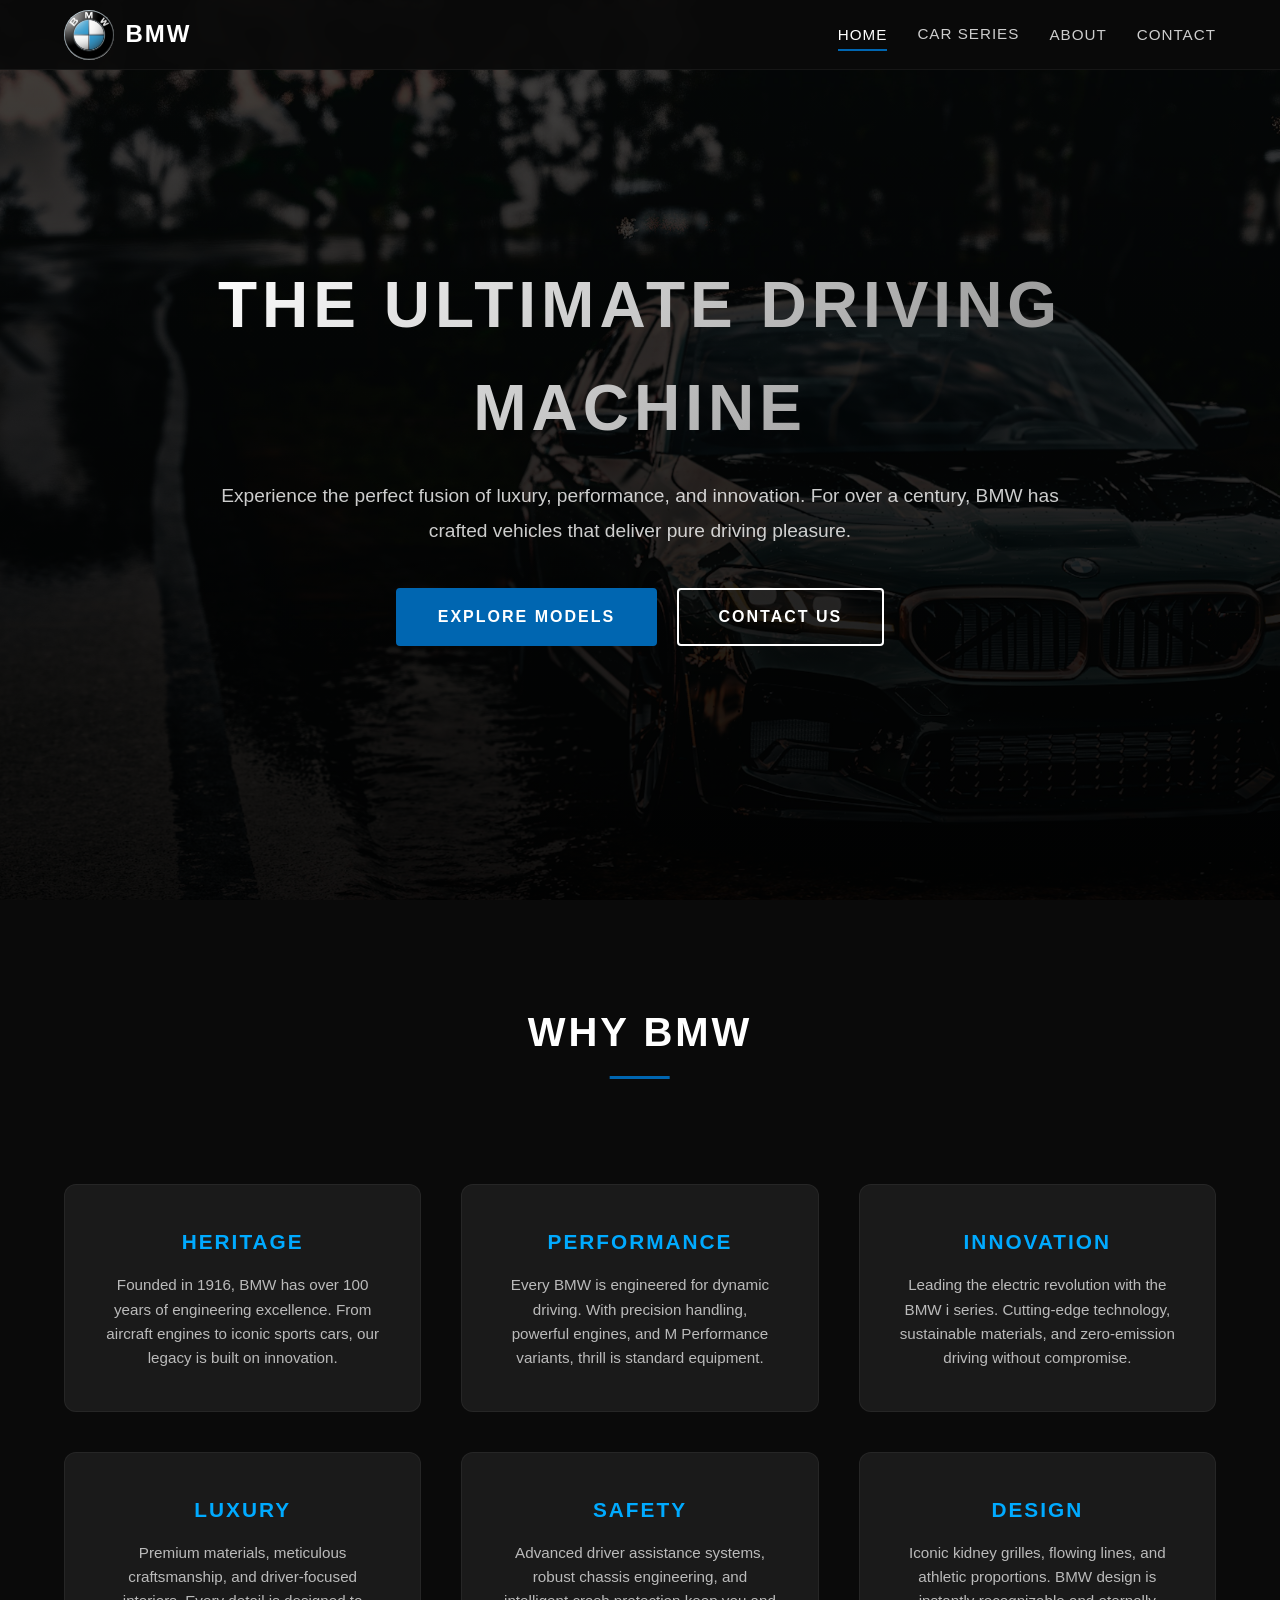
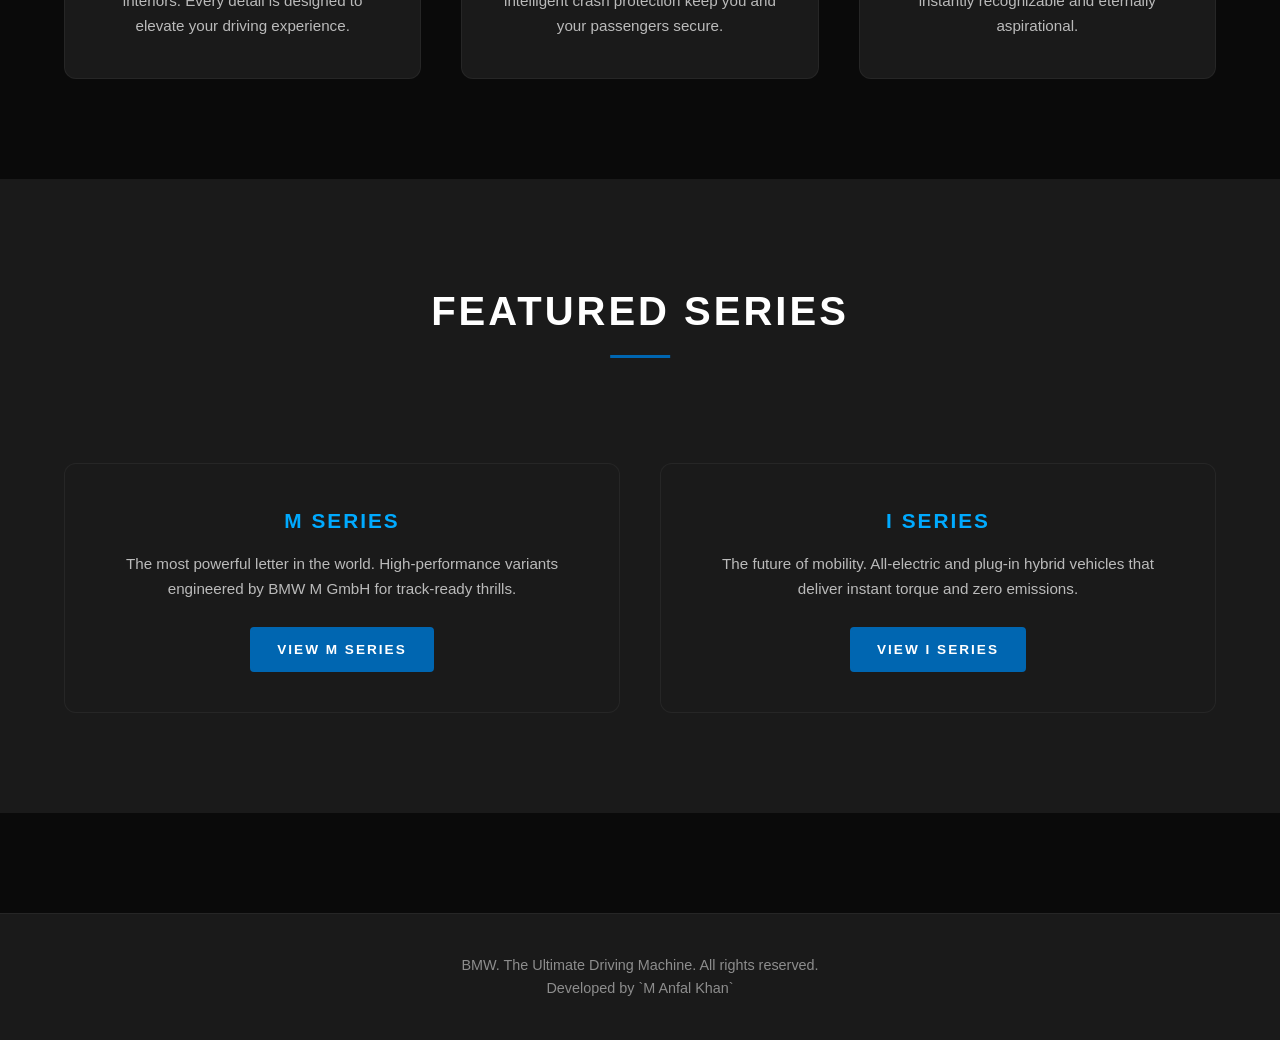
==== index.html @ 84e1e4bb "BMW" ====
<!DOCTYPE html>
<html lang="en">
<head>
    <meta charset="UTF-8">
    <meta name="viewport" content="width=device-width, initial-scale=1.0">
    <title>BMW - The Ultimate Driving Machine</title>
    <link rel="stylesheet" href="css/style.css">
    <link rel="shortcut icon" href="./images/fav-bmw.png" type="image/x-icon">
</head>
<body>

    <!-- Navigation -->
    <nav class="navbar">
        <a href="index.html" class="logo">
            <img src="./images/bmw-logo.png" class="img01" alt="BMW Logo">
            <span>BMW</span>
        </a>
        
        <ul class="nav-links">
            <li><a href="index.html" class="active">Home</a></li>
            <li class="dropdown">
                <a href="#" class="dropdown-toggle">Car Series</a>
                <ul class="dropdown-menu">
                    <li><a href="m2.html">BMW M2</a></li>
                    <li><a href="m3.html">BMW M3</a></li>
                    <li><a href="m4.html">BMW M4</a></li>
                    <li><a href="m5.html">BMW M5</a></li>
                    <li><a href="m8.html">BMW M8</a></li>
                    <li><a href="i5.html">BMW i5</a></li>
                    <li><a href="i7.html">BMW i7</a></li>
                    <li><a href="i8.html">BMW i8</a></li>
                </ul>
            </li>
            <li><a href="about.html">About</a></li>
            <li><a href="contact.html">Contact</a></li>
        </ul>

        <div class="hamburger">
            <span></span>
            <span></span>
            <span></span>
        </div>
    </nav>

    <!-- Hero Section -->
    <section class="hero">
        <div class="hero-bg"  style="background-image: url('./images/m53.jpg');">
        
    </div>
        <div class="hero-overlay"></div>
        <div class="hero-content">
            <h1>The Ultimate Driving Machine</h1>
            <p>Experience the perfect fusion of luxury, performance, and innovation. For over a century, BMW has crafted vehicles that deliver pure driving pleasure.</p>
            <div>
                <a href="#explore" class="btn">Explore Models</a>
                <a href="contact.html" class="btn btn-outline">Contact Us</a>
            </div>
        </div>
    </section>

    <!-- Company Info Section -->
    <section class="section" id="explore">
        <h2 class="section-title">Why BMW</h2>
        
        <div class="info-grid">
            <div class="info-card">
                <h3>Heritage</h3>
                <p>Founded in 1916, BMW has over 100 years of engineering excellence. From aircraft engines to iconic sports cars, our legacy is built on innovation.</p>
            </div>
            <div class="info-card">
                <h3>Performance</h3>
                <p>Every BMW is engineered for dynamic driving. With precision handling, powerful engines, and M Performance variants, thrill is standard equipment.</p>
            </div>
            <div class="info-card">
                <h3>Innovation</h3>
                <p>Leading the electric revolution with the BMW i series. Cutting-edge technology, sustainable materials, and zero-emission driving without compromise.</p>
            </div>
            <div class="info-card">
                <h3>Luxury</h3>
                <p>Premium materials, meticulous craftsmanship, and driver-focused interiors. Every detail is designed to elevate your driving experience.</p>
            </div>
            <div class="info-card">
                <h3>Safety</h3>
                <p>Advanced driver assistance systems, robust chassis engineering, and intelligent crash protection keep you and your passengers secure.</p>
            </div>
            <div class="info-card">
                <h3>Design</h3>
                <p>Iconic kidney grilles, flowing lines, and athletic proportions. BMW design is instantly recognizable and eternally aspirational.</p>
            </div>
        </div>
    </section>

    <!-- Featured Series -->
    <section class="section" style="background: var(--bmw-gray);">
        <h2 class="section-title">Featured Series</h2>
        <div class="info-grid">
            <div class="info-card">
                <h3>M Series</h3>
                <p>The most powerful letter in the world. High-performance variants engineered by BMW M GmbH for track-ready thrills.</p>
                <br>
                <a href="m2.html" class="btn" style="padding: 10px 25px; font-size: 0.85rem;">View M Series</a>
            </div>
            <div class="info-card">
                <h3>i Series</h3>
                <p>The future of mobility. All-electric and plug-in hybrid vehicles that deliver instant torque and zero emissions.</p>
                <br>
                <a href="i5.html" class="btn" style="padding: 10px 25px; font-size: 0.85rem;">View i Series</a>
            </div>
        </div>
    </section>

    <!-- Footer -->
    <footer class="footer">
        <p> BMW. The Ultimate Driving Machine. All rights reserved.</p>
        <p> Developed by `M Anfal Khan`  </p>

    </footer>

    <!-- Lightbox -->
    <div class="lightbox">
        <button class="lightbox-close">&times;</button>
        <img class="lightbox-img" src="" alt="Full screen">
    </div>

    <script src="js/main.js"></script>
</body>
</html>
---- css/style.css ----
/* ==================== RESET & VARIABLES ==================== */
:root {
    --bmw-blue: #0066B1;
    --bmw-dark: #0a0a0a;
    --bmw-gray: #1a1a1a;
    --bmw-light: #f5f5f5;
    --bmw-white: #ffffff;
    --accent: #00aaff;
    --transition: all 0.3s ease;
}

* {
    margin: 0;
    padding: 0;
    box-sizing: border-box;
}

html {
    scroll-behavior: smooth;
}

body {
    font-family: 'Segoe UI', Tahoma, Geneva, Verdana, sans-serif;
    background-color: var(--bmw-dark);
    color: var(--bmw-white);
    line-height: 1.6;
    overflow-x: hidden;
}

a {
    text-decoration: none;
    color: inherit;
}

ul {
    list-style: none;
}

img {
    max-width: 100%;
    display: block;
}

/* ==================== NAVIGATION ==================== */
.navbar {
    position: fixed;
    top: 0;
    left: 0;
    width: 100%;
    background: rgba(10, 10, 10, 0.95);
    backdrop-filter: blur(10px);
    z-index: 1000;
    padding: 0 5%;
    height: 70px;
    display: flex;
    align-items: center;
    justify-content: space-between;
    border-bottom: 1px solid rgba(255,255,255,0.05);
}

.logo {
    display: flex;
    align-items: center;
    gap: 12px;
    font-size: 1.5rem;
    font-weight: 700;
    letter-spacing: 2px;
    color: var(--bmw-white);
}

.logo img {
    height: 50px;
    width: auto;
    border-radius: 50%;

    /* filter: brightness(0) invert(1); */
}

.nav-links {
    display: flex;
    align-items: center;
    gap: 30px;
}

.nav-links > li {
    position: relative;
}

.nav-links a {
    font-size: 0.95rem;
    font-weight: 500;
    text-transform: uppercase;
    letter-spacing: 1px;
    padding: 8px 0;
    position: relative;
    transition: var(--transition);
    color: rgba(255,255,255,0.8);
}

.nav-links a:hover,
.nav-links a.active {
    color: var(--bmw-white);
}

.nav-links a::after {
    content: '';
    position: absolute;
    bottom: 0;
    left: 0;
    width: 0;
    height: 2px;
    background: var(--bmw-blue);
    transition: var(--transition);
}

.nav-links a:hover::after,
.nav-links a.active::after {
    width: 100%;
}

/* Dropdown */
.dropdown {
    position: relative;
}

.dropdown-toggle {
    cursor: pointer;
    display: flex;
    align-items: center;
    gap: 5px;
}

.dropdown-toggle::after {
    content: '▼';
    font-size: 0.6rem;
    transition: var(--transition);
}

.dropdown:hover .dropdown-toggle::after {
    transform: rotate(180deg);
}

.dropdown-menu {
    position: absolute;
    top: 100%;
    left: 50%;
    transform: translateX(-50%) translateY(10px);
    background: rgba(20, 20, 20, 0.98);
    border: 1px solid rgba(255,255,255,0.1);
    border-radius: 8px;
    padding: 10px 0;
    min-width: 180px;
    opacity: 0;
    visibility: hidden;
    transition: var(--transition);
    box-shadow: 0 10px 30px rgba(0,0,0,0.5);
}

.dropdown:hover .dropdown-menu {
    opacity: 1;
    visibility: visible;
    transform: translateX(-50%) translateY(0);
}

.dropdown-menu li a {
    display: block;
    padding: 10px 25px;
    font-size: 0.85rem;
    text-transform: uppercase;
    letter-spacing: 1px;
    border-bottom: 1px solid rgba(255,255,255,0.03);
    transition: var(--transition);
}

.dropdown-menu li a:hover {
    background: rgba(0, 102, 177, 0.2);
    color: var(--accent);
    padding-left: 30px;
}

.dropdown-menu li:last-child a {
    border-bottom: none;
}

/* Mobile Menu */
.hamburger {
    display: none;
    flex-direction: column;
    gap: 5px;
    cursor: pointer;
    z-index: 1001;
}

.hamburger span {
    width: 28px;
    height: 2px;
    background: var(--bmw-white);
    transition: var(--transition);
}

/* ==================== HERO SECTION ==================== */
.hero {
    height: 100vh;
    position: relative;
    display: flex;
    align-items: center;
    justify-content: center;
    text-align: center;
    overflow: hidden;
}

.hero-bg {
    position: absolute;
    top: 0;
    left: 0;
    width: 100%;
    height: 100%;
    background-size: cover;
    background-position: center;
    filter: brightness(0.4);
    z-index: -2;
}

.hero-overlay {
    position: absolute;
    top: 0;
    left: 0;
    width: 100%;
    height: 100%;
    background: linear-gradient(to bottom, rgba(0,0,0,0.3) 0%, rgba(0,0,0,0.8) 100%);
    z-index: -1;
}

.hero-content {
    z-index: 1;
    max-width: 900px;
    padding: 0 20px;
    animation: fadeInUp 1s ease;
}

.hero-content h1 {
    font-size: 4rem;
    font-weight: 800;
    letter-spacing: 5px;
    margin-bottom: 20px;
    text-transform: uppercase;
    background: linear-gradient(135deg, #fff 0%, #888 100%);
    -webkit-background-clip: text;
    -webkit-text-fill-color: transparent;
}

.hero-content p {
    font-size: 1.2rem;
    color: rgba(255,255,255,0.8);
    margin-bottom: 40px;
    line-height: 1.8;
}

.btn {
    display: inline-block;
    padding: 14px 40px;
    background: var(--bmw-blue);
    color: var(--bmw-white);
    font-weight: 600;
    text-transform: uppercase;
    letter-spacing: 2px;
    border-radius: 4px;
    transition: var(--transition);
    border: 2px solid var(--bmw-blue);
}

.btn:hover {
    background: transparent;
    color: var(--bmw-white);
    transform: translateY(-2px);
    box-shadow: 0 10px 30px rgba(0, 102, 177, 0.3);
}

.btn-outline {
    background: transparent;
    border: 2px solid var(--bmw-white);
    margin-left: 15px;
}

.btn-outline:hover {
    background: var(--bmw-white);
    color: var(--bmw-dark);
}

/* ==================== SECTIONS ==================== */
.section {
    padding: 100px 5%;
    max-width: 1400px;
    margin: 0 auto;
}

.section-title {
    font-size: 2.5rem;
    text-align: center;
    margin-bottom: 60px;
    text-transform: uppercase;
    letter-spacing: 3px;
    position: relative;
    display: inline-block;
    left: 50%;
    transform: translateX(-50%);
}

.section-title::after {
    content: '';
    position: absolute;
    bottom: -15px;
    left: 50%;
    transform: translateX(-50%);
    width: 60px;
    height: 3px;
    background: var(--bmw-blue);
}

/* Info Cards */
.info-grid {
    display: grid;
    grid-template-columns: repeat(auto-fit, minmax(300px, 1fr));
    gap: 40px;
    margin-top: 60px;
}

.info-card {
    background: var(--bmw-gray);
    padding: 40px;
    border-radius: 12px;
    border: 1px solid rgba(255,255,255,0.05);
    transition: var(--transition);
    text-align: center;
}

.info-card:hover {
    transform: translateY(-10px);
    border-color: var(--bmw-blue);
    box-shadow: 0 20px 40px rgba(0,0,0,0.3);
}

.info-card h3 {
    font-size: 1.3rem;
    margin-bottom: 15px;
    color: var(--accent);
    text-transform: uppercase;
    letter-spacing: 2px;
}

.info-card p {
    color: rgba(255,255,255,0.7);
    font-size: 0.95rem;
}

/* ==================== CAR PAGES ==================== */
.car-hero {
    height: 70vh;
    position: relative;
    display: flex;
    align-items: flex-end;
    padding: 0 5% 80px;
    margin-top: 70px;
}

.car-hero-bg {
    position: absolute;
    top: 0;
    left: 0;
    width: 100%;
    height: 100%;
    background-size: cover;
    background-position: center;
    filter: brightness(0.5);
    z-index: -1;
}

.car-hero h1 {
    font-size: 3.5rem;
    text-transform: uppercase;
    letter-spacing: 5px;
    z-index: 1;
    text-shadow: 0 4px 20px rgba(0,0,0,0.5);
}

/* Specs */
.specs-section {
    background: var(--bmw-gray);
    padding: 80px 5%;
}

.specs-grid {
    display: grid;
    grid-template-columns: repeat(auto-fit, minmax(200px, 1fr));
    gap: 30px;
    max-width: 1200px;
    margin: 0 auto;
}

.spec-card {
    background: var(--bmw-dark);
    padding: 30px;
    border-radius: 10px;
    text-align: center;
    border: 1px solid rgba(255,255,255,0.05);
    transition: var(--transition);
}

.spec-card:hover {
    border-color: var(--bmw-blue);
    transform: scale(1.05);
}

.spec-value {
    font-size: 2.2rem;
    font-weight: 800;
    color: var(--accent);
    margin-bottom: 8px;
}

.spec-label {
    font-size: 0.85rem;
    text-transform: uppercase;
    letter-spacing: 2px;
    color: rgba(255,255,255,0.6);
}

.car-description {
    max-width: 900px;
    margin: 60px auto;
    padding: 0 5%;
    font-size: 1.1rem;
    color: rgba(255,255,255,0.8);
    line-height: 1.8;
    text-align: center;
}

/* ==================== GALLERY ==================== */
.gallery-section {
    padding: 80px 5%;
    max-width: 1400px;
    margin: 0 auto;
}

.gallery-grid {
    display: grid;
    grid-template-columns: repeat(3, 1fr);
    gap: 20px;
}

.gallery-item {
    position: relative;
    overflow: hidden;
    border-radius: 10px;
    cursor: pointer;
    aspect-ratio: 16/10;
    background: var(--bmw-gray);
}

.gallery-item img {
    width: 100%;
    height: 100%;
    object-fit: cover;
    transition: var(--transition);
}

.gallery-item:hover img {
    transform: scale(1.1);
}

.gallery-item::after {
    content: '🔍';
    position: absolute;
    top: 50%;
    left: 50%;
    transform: translate(-50%, -50%) scale(0);
    font-size: 2rem;
    opacity: 0;
    transition: var(--transition);
}

.gallery-item:hover::after {
    transform: translate(-50%, -50%) scale(1);
    opacity: 1;
}

/* ==================== LIGHTBOX ==================== */
.lightbox {
    position: fixed;
    top: 0;
    left: 0;
    width: 100%;
    height: 100%;
    background: rgba(0, 0, 0, 0.95);
    z-index: 2000;
    display: flex;
    align-items: center;
    justify-content: center;
    opacity: 0;
    visibility: hidden;
    transition: var(--transition);
}

.lightbox.active {
    opacity: 1;
    visibility: visible;
}

.lightbox-img {
    max-width: 90%;
    max-height: 85vh;
    object-fit: contain;
    border-radius: 8px;
    transform: scale(0.9);
    transition: var(--transition);
}

.lightbox.active .lightbox-img {
    transform: scale(1);
}

.lightbox-close {
    position: absolute;
    top: 30px;
    right: 40px;
    font-size: 3rem;
    color: var(--bmw-white);
    cursor: pointer;
    background: none;
    border: none;
    width: 50px;
    height: 50px;
    display: flex;
    align-items: center;
    justify-content: center;
    border-radius: 50%;
    transition: var(--transition);
    z-index: 2001;
}

.lightbox-close:hover {
    background: rgba(255,255,255,0.1);
    transform: rotate(90deg);
}

/* ==================== ABOUT PAGE ==================== */
.about-hero {
    height: 50vh;
    display: flex;
    align-items: center;
    justify-content: center;
    text-align: center;
    margin-top: 70px;
    background: linear-gradient(135deg, var(--bmw-dark) 0%, var(--bmw-gray) 100%);
}

.about-content {
    max-width: 1000px;
    margin: 80px auto;
    padding: 0 5%;
    font-size: 1.1rem;
    color: rgba(255,255,255,0.85);
    line-height: 1.9;
}

.about-content p {
    margin-bottom: 25px;
}

.timeline {
    margin: 60px 0;
    padding-left: 30px;
    border-left: 3px solid var(--bmw-blue);
}

.timeline-item {
    margin-bottom: 40px;
    position: relative;
}

.timeline-item::before {
    content: '';
    position: absolute;
    left: -38px;
    top: 5px;
    width: 12px;
    height: 12px;
    background: var(--bmw-blue);
    border-radius: 50%;
    border: 3px solid var(--bmw-dark);
}

.timeline-year {
    font-size: 1.3rem;
    font-weight: 700;
    color: var(--accent);
    margin-bottom: 8px;
}

/* ==================== CONTACT PAGE ==================== */
.contact-hero {
    height: 40vh;
    display: flex;
    align-items: center;
    justify-content: center;
    margin-top: 70px;
    background: linear-gradient(135deg, var(--bmw-gray) 0%, var(--bmw-dark) 100%);
}

.contact-container {
    display: grid;
    grid-template-columns: 1fr 1fr;
    gap: 60px;
    max-width: 1200px;
    margin: 80px auto;
    padding: 0 5%;
}

.contact-form {
    background: var(--bmw-gray);
    padding: 50px;
    border-radius: 12px;
    border: 1px solid rgba(255,255,255,0.05);
}

.form-group {
    margin-bottom: 25px;
}

.form-group label {
    display: block;
    margin-bottom: 8px;
    font-size: 0.9rem;
    text-transform: uppercase;
    letter-spacing: 1px;
    color: rgba(255,255,255,0.7);
}

.form-group input,
.form-group textarea {
    width: 100%;
    padding: 14px;
    background: var(--bmw-dark);
    border: 1px solid rgba(255,255,255,0.1);
    border-radius: 6px;
    color: var(--bmw-white);
    font-size: 1rem;
    transition: var(--transition);
}

.form-group input:focus,
.form-group textarea:focus {
    outline: none;
    border-color: var(--bmw-blue);
}

.form-group textarea {
    min-height: 150px;
    resize: vertical;
}

.contact-info h3 {
    font-size: 1.5rem;
    margin-bottom: 30px;
    text-transform: uppercase;
    letter-spacing: 2px;
}

.contact-info p {
    margin-bottom: 20px;
    color: rgba(255,255,255,0.8);
    display: flex;
    align-items: center;
    gap: 15px;
}

.contact-info .icon {
    width: 40px;
    height: 40px;
    background: var(--bmw-blue);
    border-radius: 50%;
    display: flex;
    align-items: center;
    justify-content: center;
    font-size: 1.2rem;
}

/* ==================== FOOTER ==================== */
.footer {
    background: var(--bmw-gray);
    padding: 40px 5%;
    text-align: center;
    border-top: 1px solid rgba(255,255,255,0.05);
    margin-top: 100px;
}

.footer p {
    color: rgba(255,255,255,0.5);
    font-size: 0.9rem;
}

/* ==================== ANIMATIONS ==================== */
@keyframes fadeInUp {
    from {
        opacity: 0;
        transform: translateY(30px);
    }
    to {
        opacity: 1;
        transform: translateY(0);
    }
}

/* ==================== RESPONSIVE ==================== */
@media (max-width: 768px) {
    .hamburger {
        display: flex;
    }

    .nav-links {
        position: fixed;
        top: 70px;
        left: 0;
        width: 100%;
        height: calc(100vh - 70px);
        background: rgba(10, 10, 10, 0.98);
        flex-direction: column;
        align-items: center;
        justify-content: flex-start;
        padding-top: 50px;
        gap: 25px;
        transform: translateX(100%);
        transition: var(--transition);
    }

    .nav-links.active {
        transform: translateX(0);
    }

    .dropdown-menu {
        position: static;
        transform: none;
        opacity: 1;
        visibility: visible;
        display: none;
        background: transparent;
        border: none;
        box-shadow: none;
        text-align: center;
    }

    .dropdown.active .dropdown-menu {
        display: block;
    }

    .hero-content h1 {
        font-size: 2.5rem;
    }

    .gallery-grid {
        grid-template-columns: repeat(2, 1fr);
    }

    .contact-container {
        grid-template-columns: 1fr;
    }

    .car-hero h1 {
        font-size: 2.5rem;
    }

    .btn-outline {
        margin-left: 0;
        margin-top: 15px;
    }
}

@media (max-width: 480px) {
    .gallery-grid {
        grid-template-columns: 1fr;
    }

    .hero-content h1 {
        font-size: 2rem;
    }
}

.img01{
    height: fit-content;
}
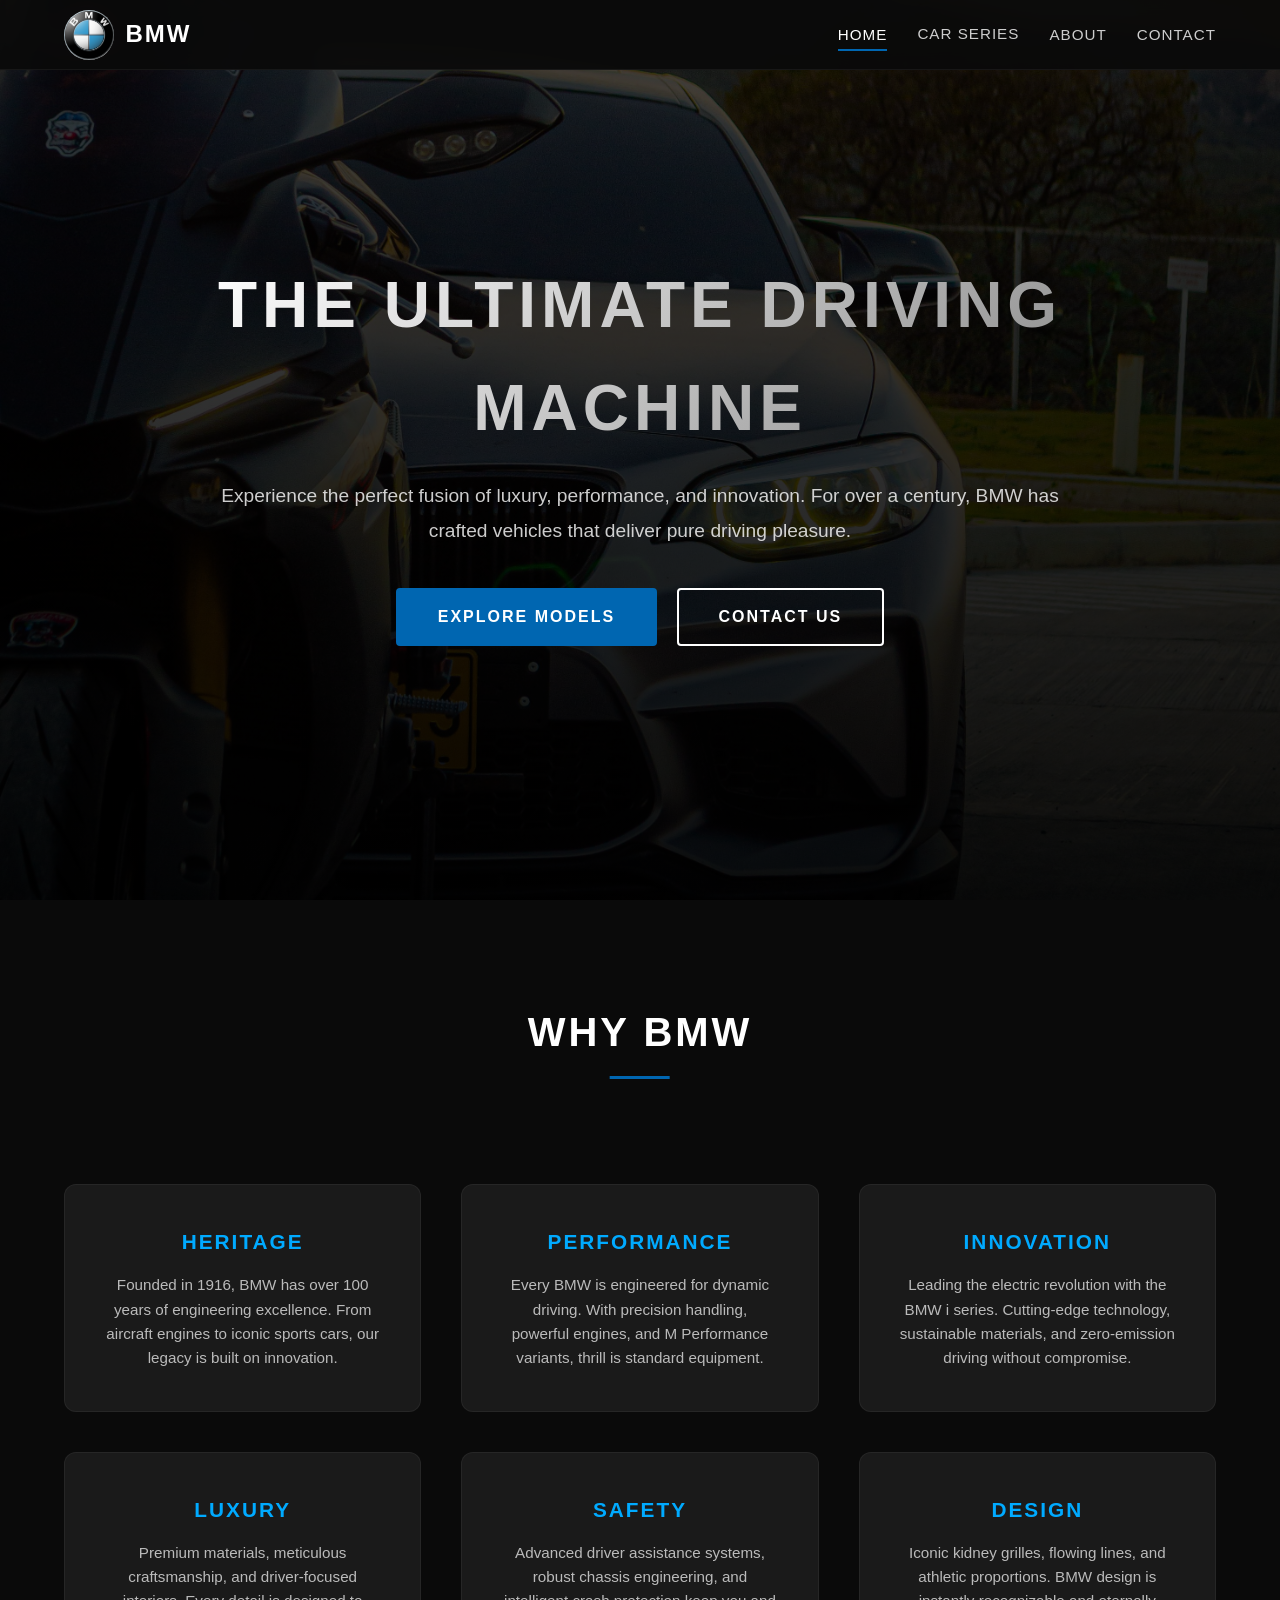
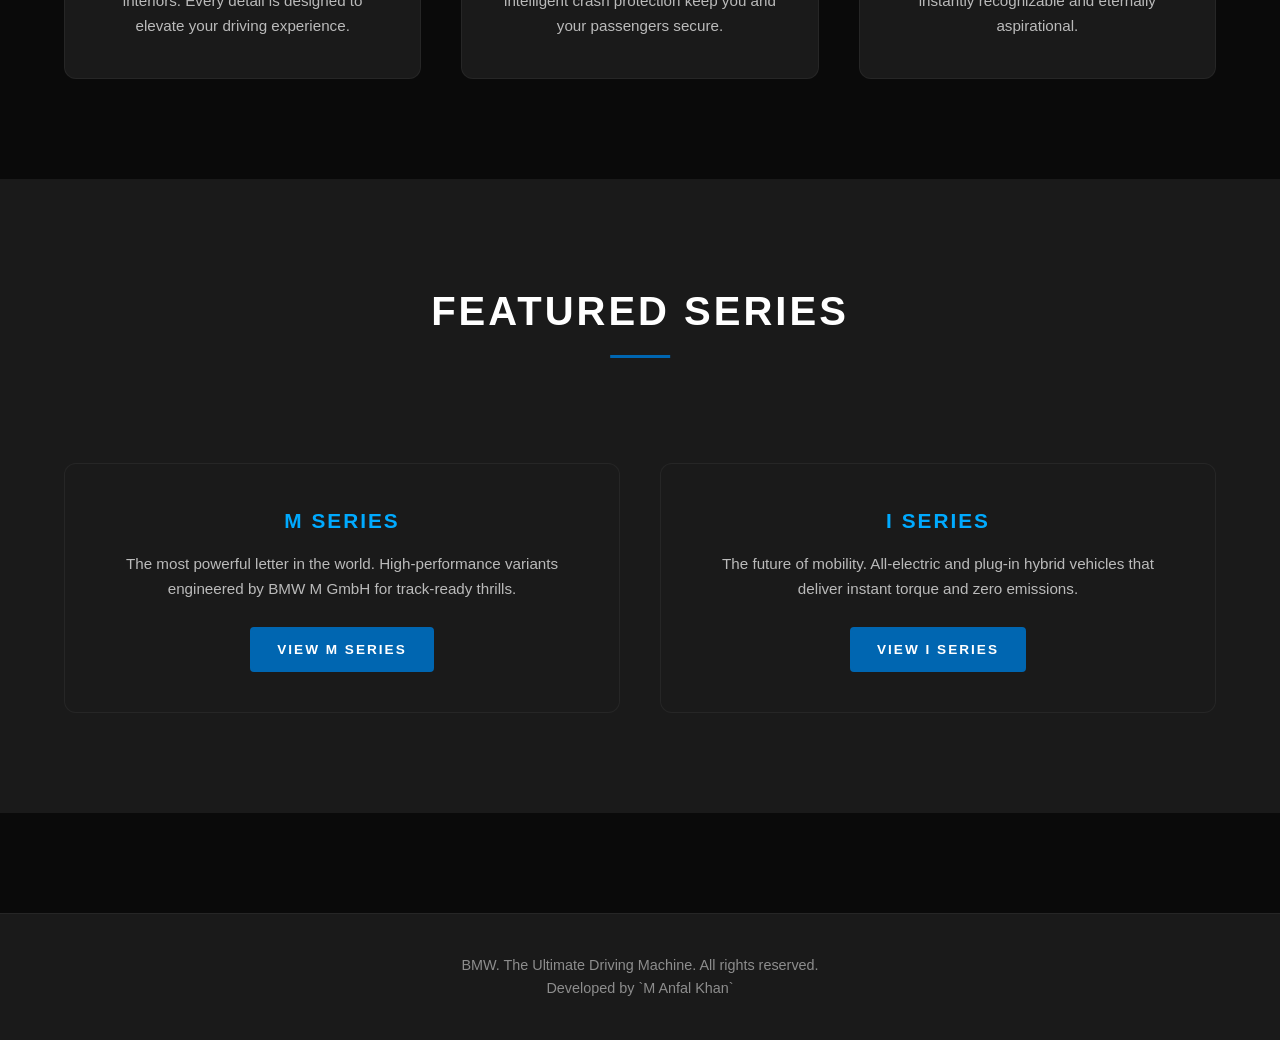
==== commit 8c492d7e: "updated" ====
--- a/index.html
+++ b/index.html
@@ -44,7 +44,7 @@
 
     <!-- Hero Section -->
     <section class="hero">
-        <div class="hero-bg"  style="background-image: url('./images/m53.jpg');">
+        <div class="hero-bg"  style="background-image: url('./images/m27.jpg');">
         
     </div>
         <div class="hero-overlay"></div>
--- a/css/style.css
+++ b/css/style.css
@@ -717,7 +717,7 @@
         display: flex;
     }
 
-    .nav-links {
+   .nav-links {
         position: fixed;
         top: 70px;
         left: 0;
@@ -728,7 +728,10 @@
         align-items: center;
         justify-content: flex-start;
         padding-top: 50px;
+        padding-bottom: 40px;
         gap: 25px;
+        overflow-y: auto;
+        -webkit-overflow-scrolling: touch;
         transform: translateX(100%);
         transition: var(--transition);
     }
@@ -742,17 +745,23 @@
         transform: none;
         opacity: 1;
         visibility: visible;
-        display: none;
+        display: block;
         background: transparent;
         border: none;
         box-shadow: none;
         text-align: center;
-    }
-
-    .dropdown.active .dropdown-menu {
-        display: block;
-    }
-
+        padding-top: 8px;
+    }
+
+    .dropdown-toggle {
+        pointer-events: none;   /* label only, not clickable on mobile */
+        opacity: 0.6;
+        justify-content: center;
+    }
+
+    .dropdown-toggle::after {
+        display: none;         /* hide the ▼ arrow, no toggle needed */
+    }
     .hero-content h1 {
         font-size: 2.5rem;
     }
